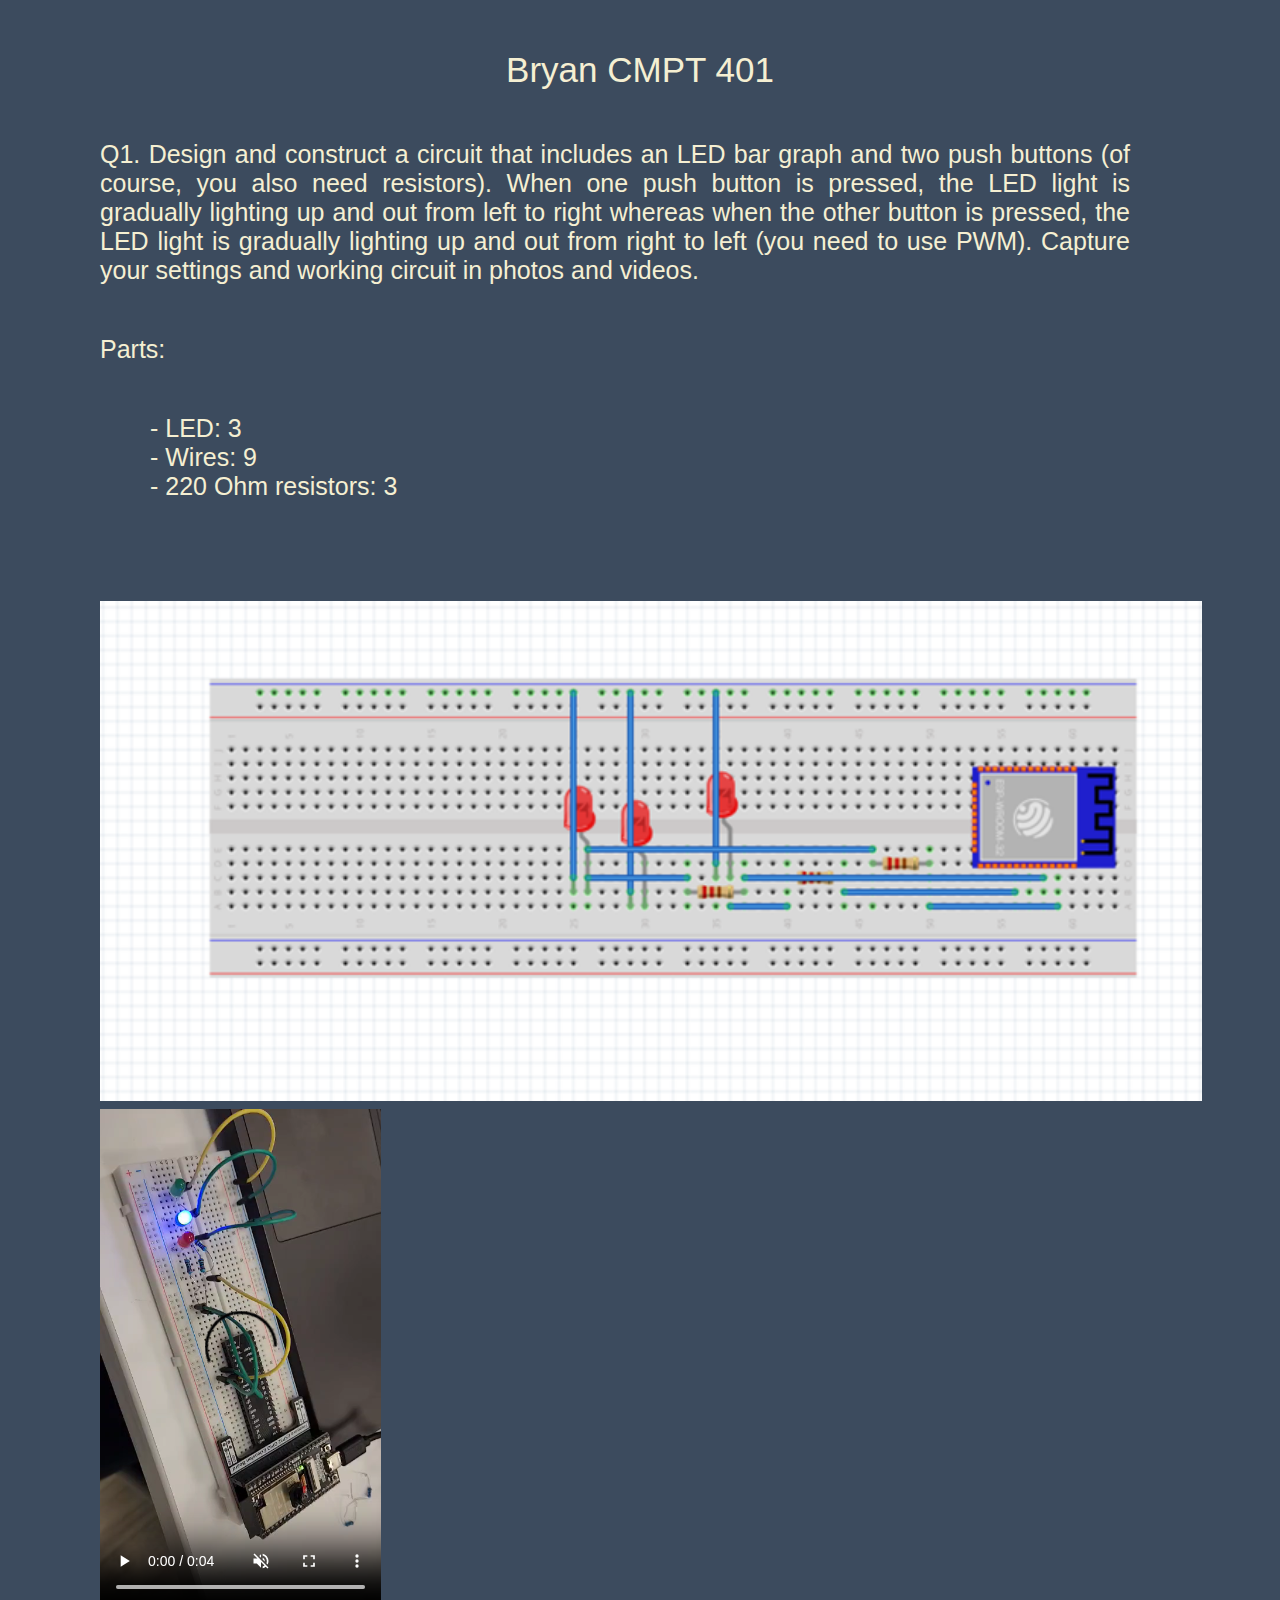
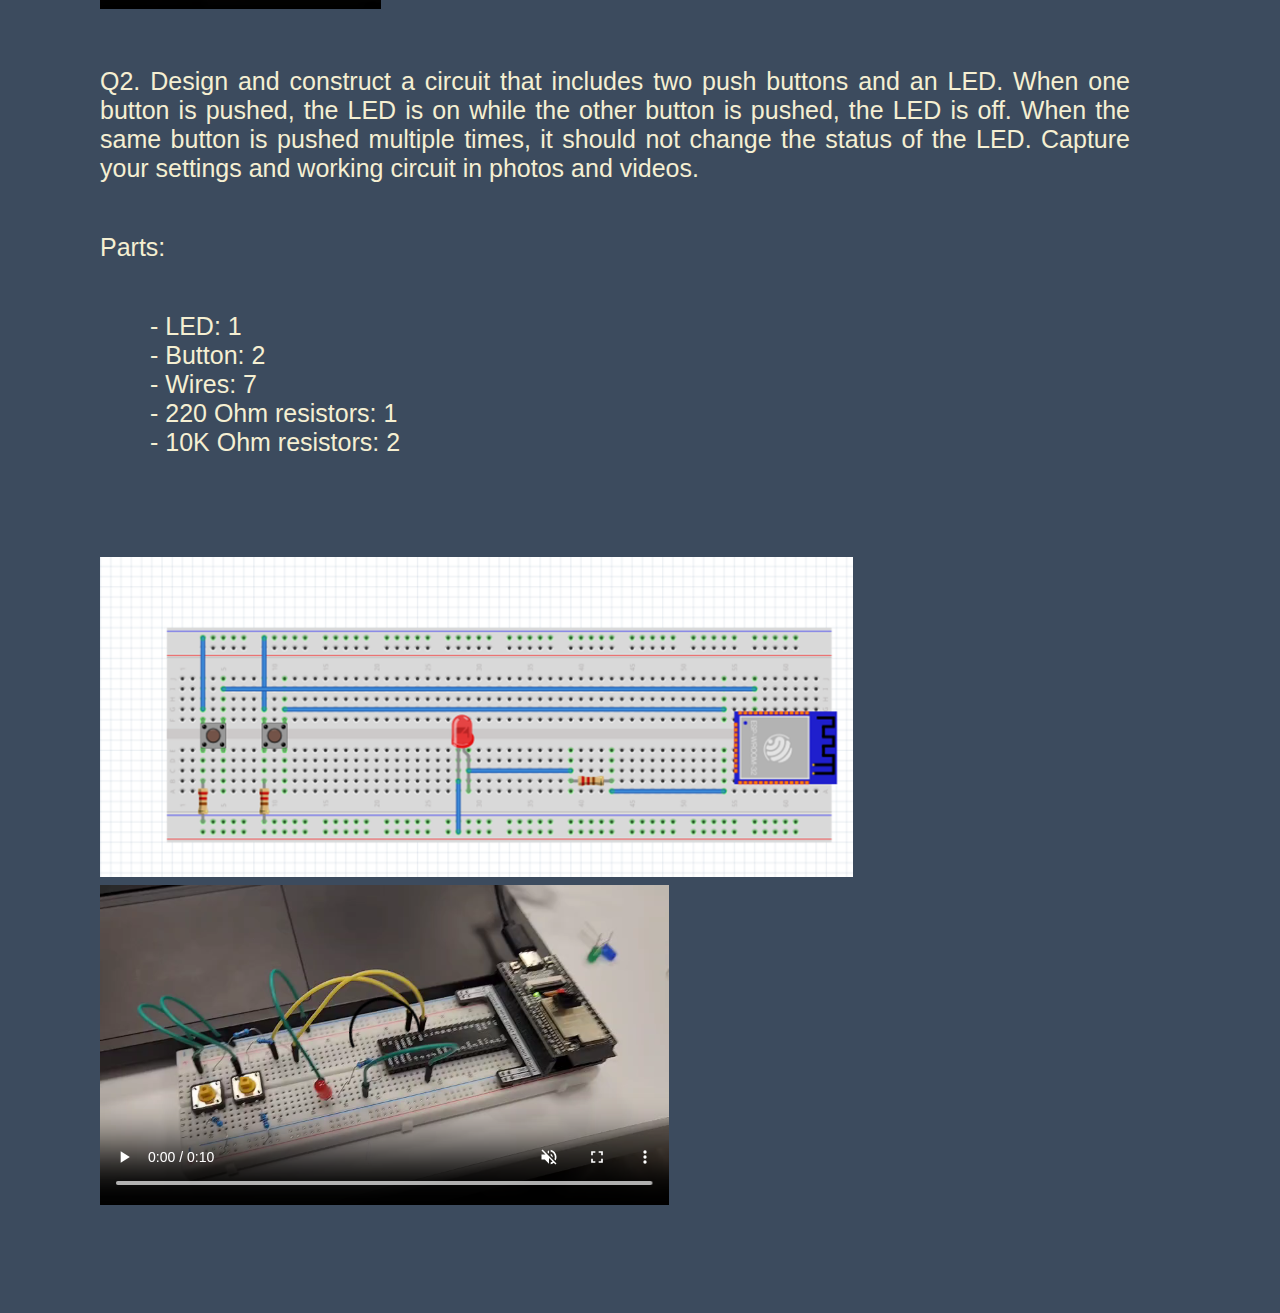
==== assignment1/assignment1.html @ c4c02bad "upload" ====
<!DOCTYPE html>
<html lang="en">
<head>
    <meta charset="UTF-8">
    <meta name="viewport" content="width=device-width, initial-scale=1.0">
    <title>Bryan CMPT 401</title>
    <link rel="stylesheet" type="text/css" href="../style.css">
</head>
<body>
    
    <header>
        <h1><a href="../index.html"> Bryan CMPT 401 </h1></a>
    </header>

    <li>
        <ul class="instructions">
            Q1. Design and construct a circuit that includes an LED bar graph and two push buttons (of course, you also need resistors). When one push button is pressed, the LED light is gradually lighting up and out from left to right whereas when the other button is pressed,
            the LED light is gradually lighting up and out from right to left (you need to use PWM). Capture your settings and working circuit in photos and videos.
        </ul>
        <ul class="parts">
            Parts: 
            <li>
                <ol> - LED: 3 </ol>
                <ol> - Wires: 9</ol>
                <ol> - 220 Ohm resistors: 3 </ol>
            </li>
        </ul>
        <ul class="image">
            <img style="height:500px; width:auto;" src="set1.png"> 
            <video width="auto" height="500px" controls muted> 
                <source src="A1.1.mp4" type="video/mp4">
            </video>
        </ul>
        <ul class="image">
        </ul>
        <ul class="code">
        </ul>
        <ul class="instructions">
            Q2. Design and construct a circuit that includes two push buttons and an LED. When one button is pushed, the LED is on while the other button is pushed, the LED is off. 
            When the same button is pushed multiple times, it should not change the status of the LED. Capture your settings and working circuit in photos and videos.
        </ul>
        <ul class="parts">
            Parts: 
            <li>
                <ol> - LED: 1 </ol>
                <ol> - Button: 2 </ol>
                <ol> - Wires: 7</ol>
                <ol> - 220 Ohm resistors: 1 </ol>
                <ol> - 10K Ohm resistors: 2 </ol>
            </li>
        </ul>
        <ul class="image">
            <img style="height:320px; width:auto;" src="set2.png"> 
            <video width="auto" height="320px" controls muted> 
                <source src="A1.2.mp4" type="video/mp4">
            </video>
        </ul>
        <ul class="image">
        </ul>
        <ul class="code">
        </ul>
    </li>
    
</body>
</html>
---- style.css ----
*{
    margin:0px;
    padding:0px;
}
.pallete{
    color:#3c4b5e;
    color:#000c1f;
    color:#a58a77;
    color:#f5efd2;
    color:#936f5d;
    color:#47352d;
    color:#f8f6f6;
}
body{
    background-color: #3c4b5e;
}

h1{
    font-family:'Segoe UI', Tahoma, Geneva, Verdana, sans-serif;
    font-weight:lighter;
    font-size:35px;
    color:#f5efd2;
}
header{
    text-align:center;
    margin:50px;
}
li{
    list-style: none;
    width:auto;
    height:auto;
    margin:50px 100px 100px 50px;
}
ul{
    font-family:'Segoe UI', Tahoma, Geneva, Verdana, sans-serif;
    font-weight:lighter;
    font-size:35px;
    color:#f5efd2;
    width:auto;
    height:auto;
    margin:50px;
}

a{
    color:#f5efd2;
    text-decoration:none;
}
a:visited,a:active{
    text-decoration:none;
    color:#f5efd2;
}
a:hover{
    text-decoration:underline;
}
.instructions{
    text-align:justify;
    font-size:25px;
}
.parts{
    font-size:25px;
}
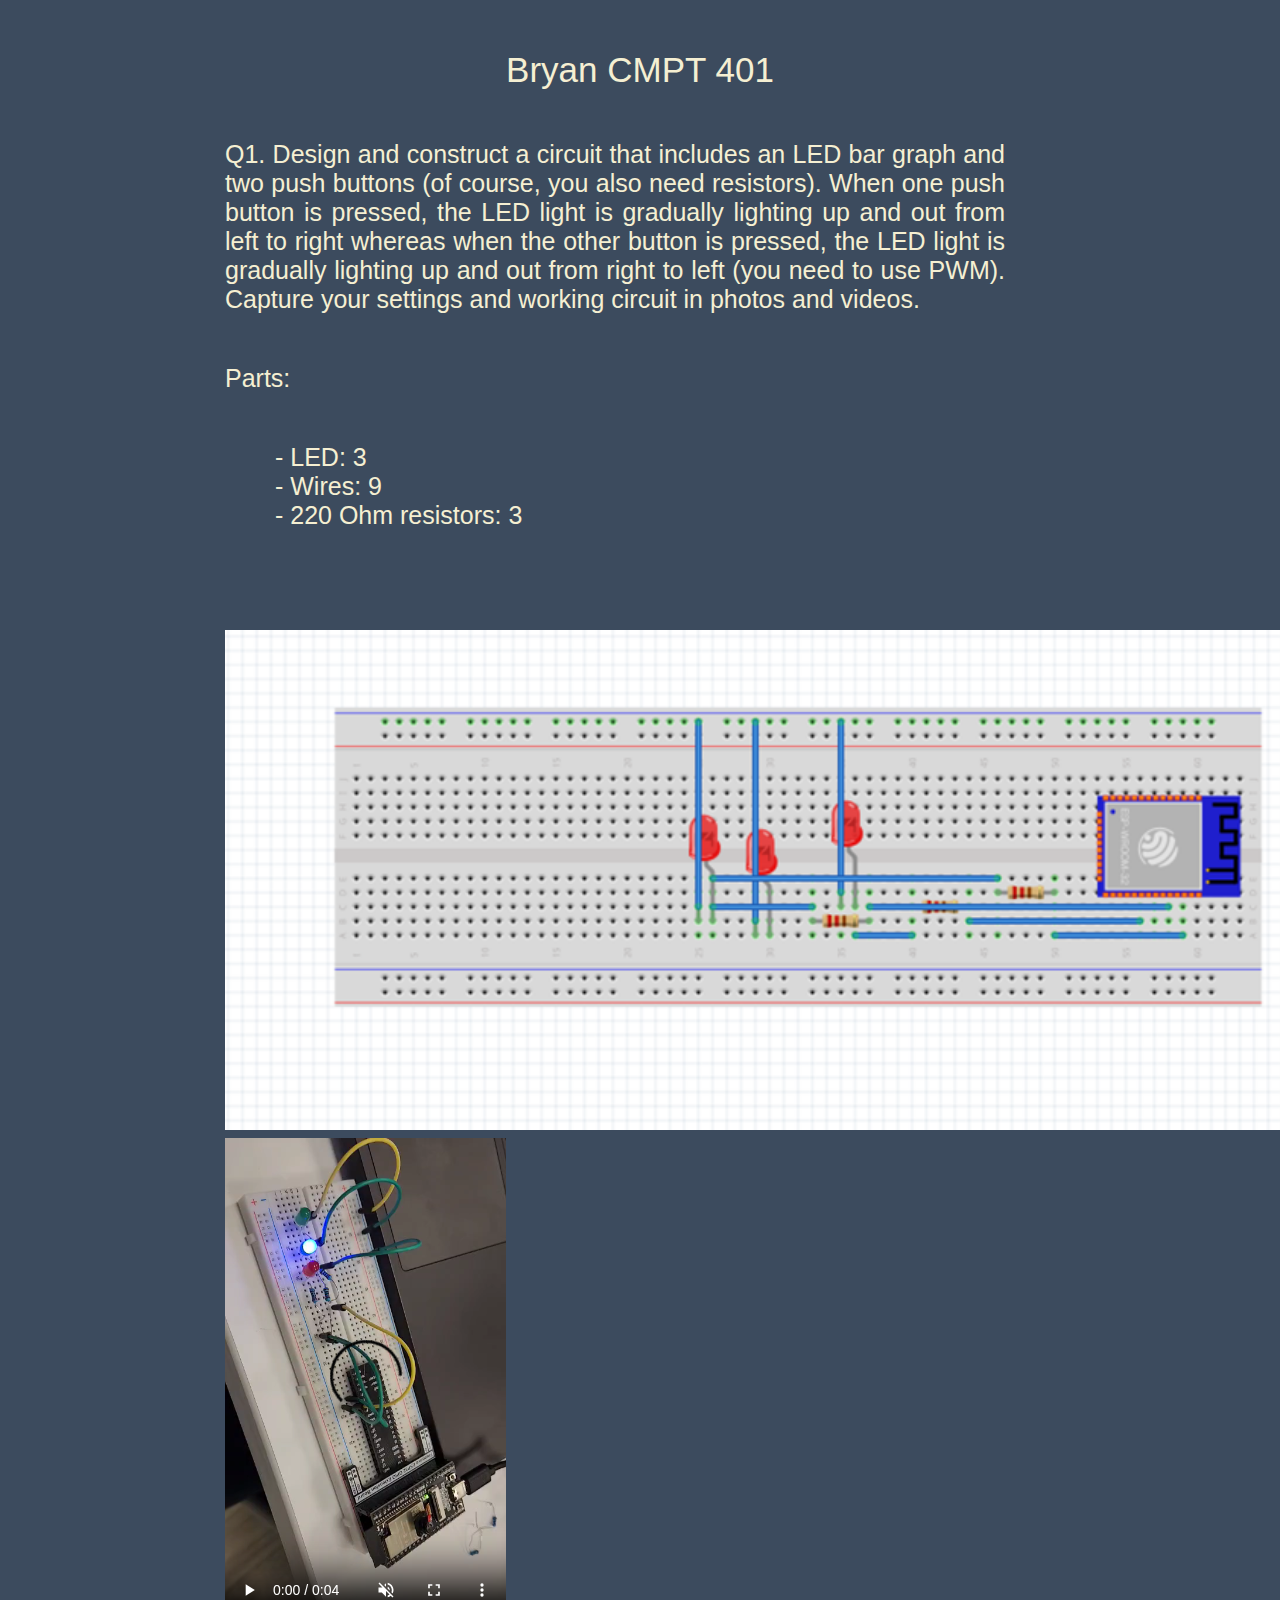
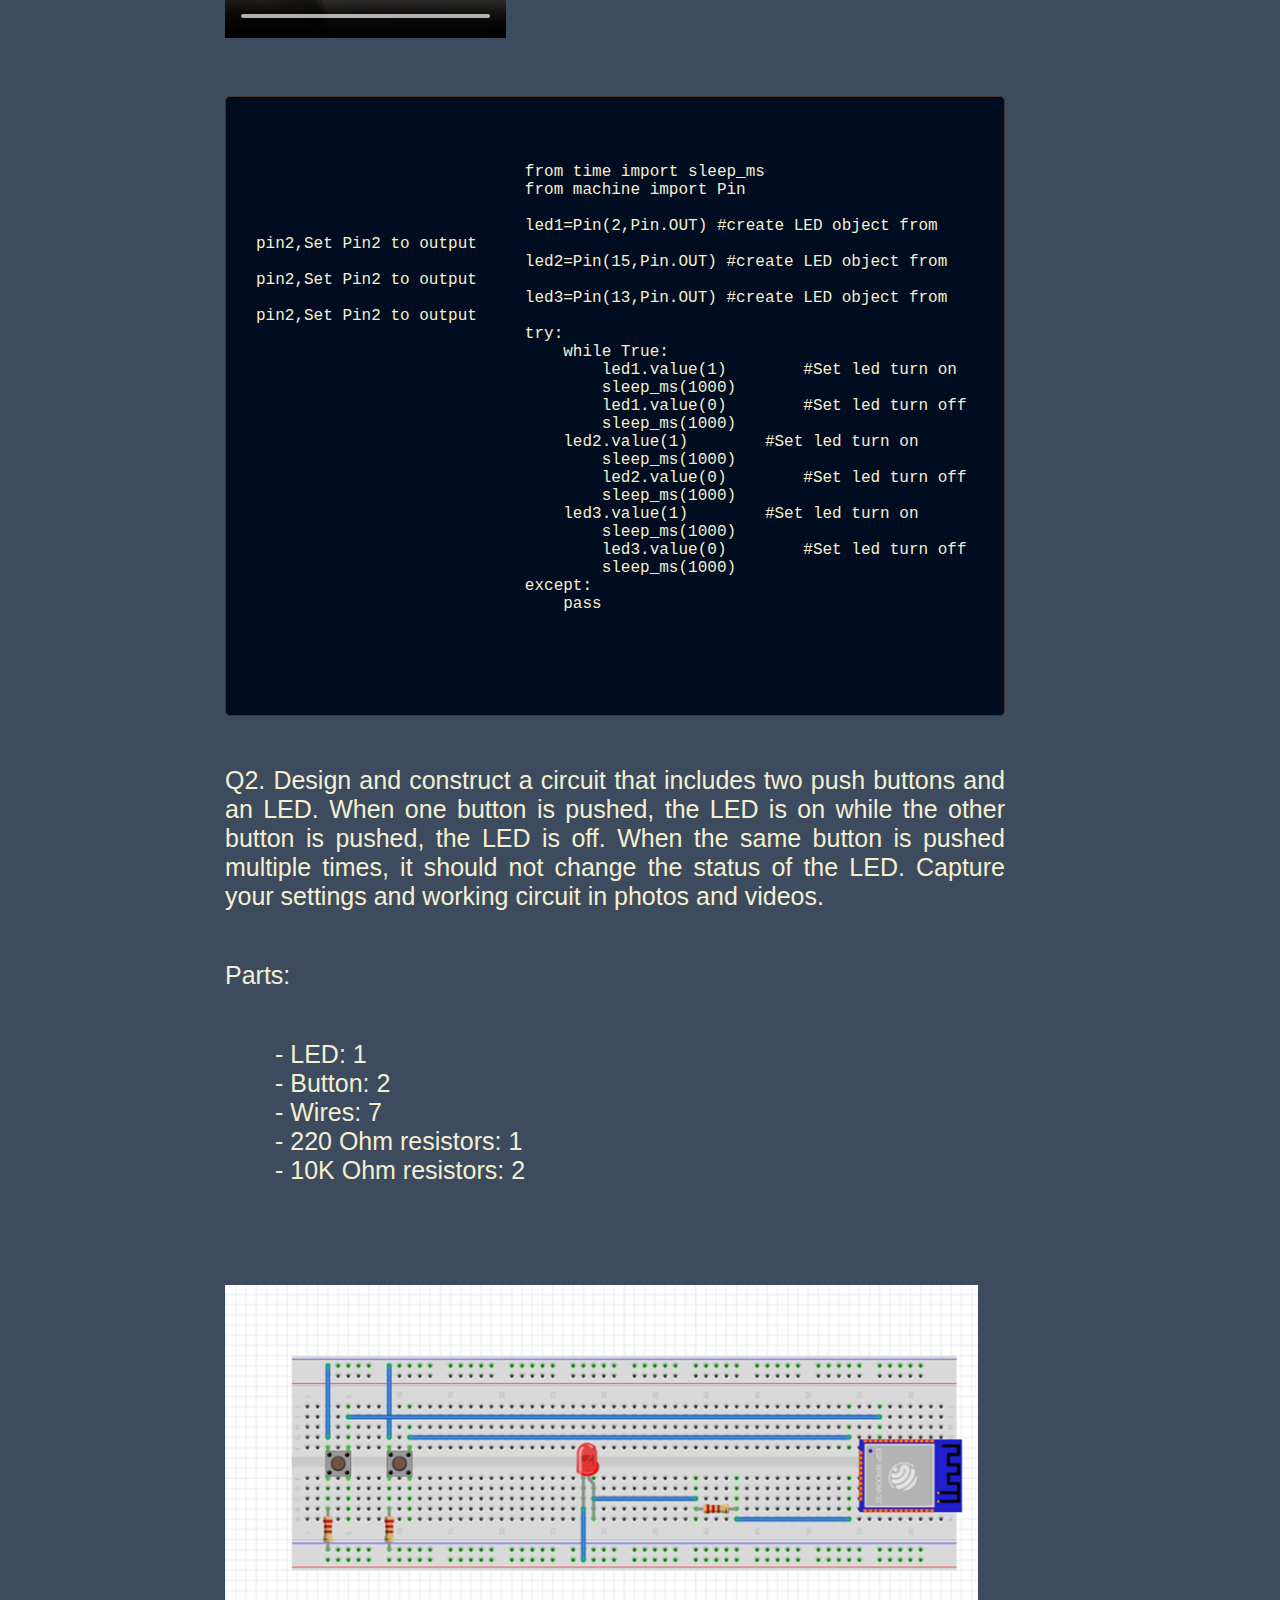
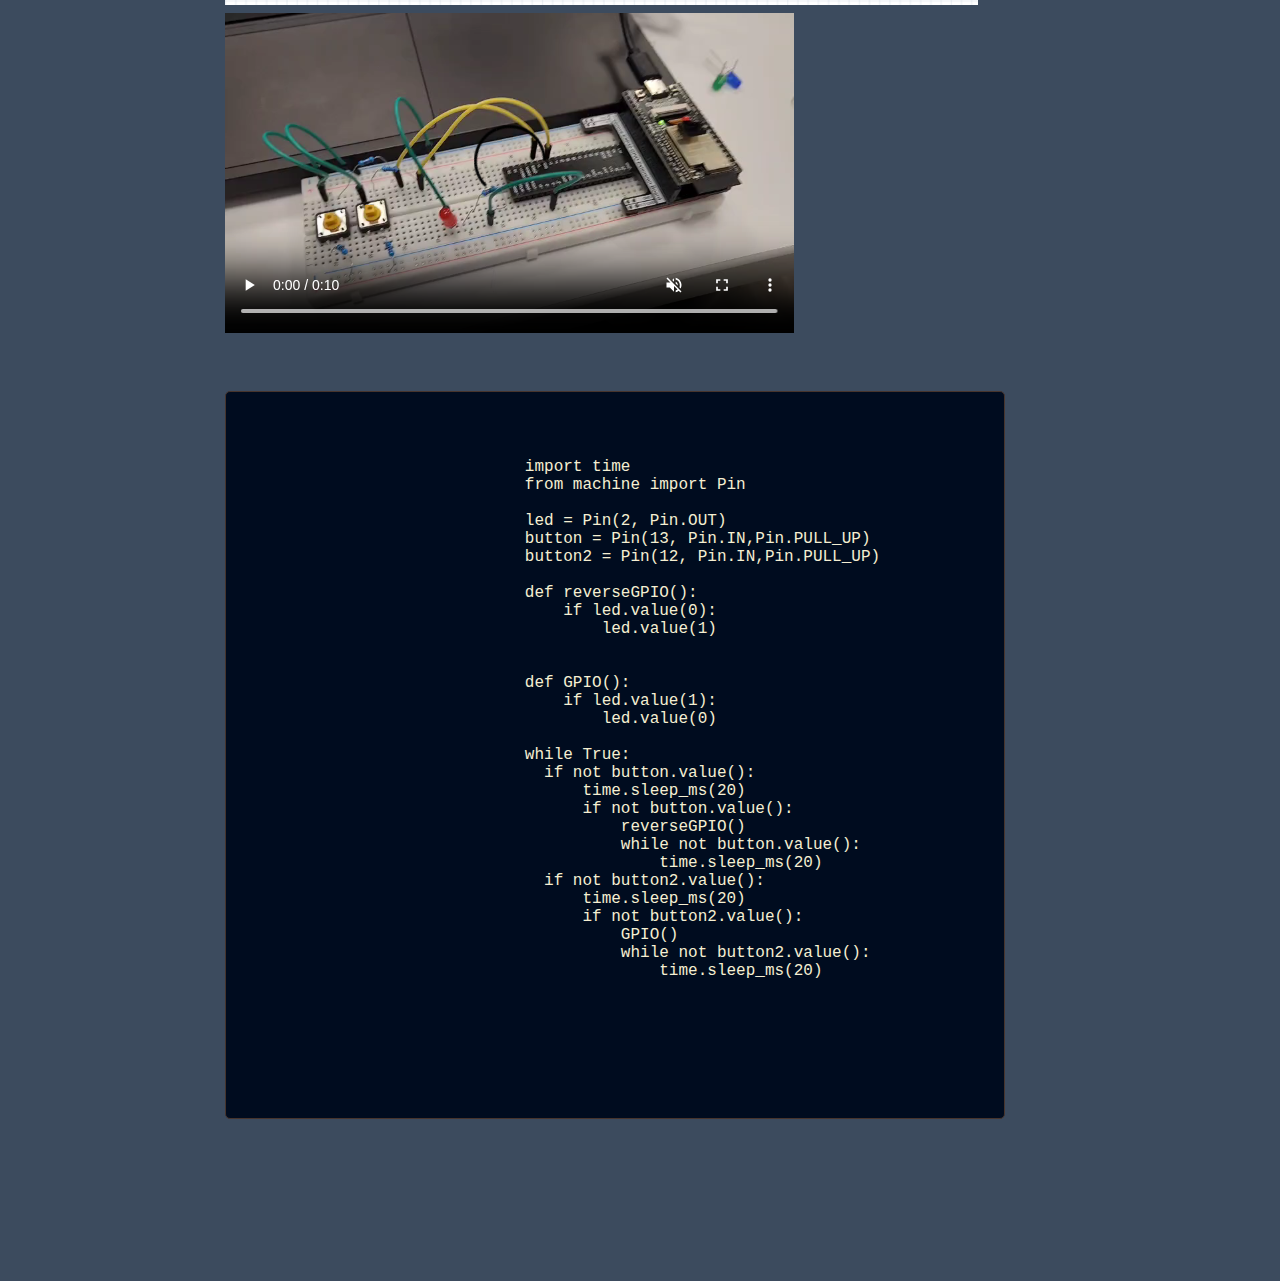
==== commit 9bae3ff7: "updated" ====
--- a/assignment1/assignment1.html
+++ b/assignment1/assignment1.html
@@ -33,7 +33,39 @@
         </ul>
         <ul class="image">
         </ul>
-        <ul class="code">
+        <ul>
+            <main>
+                <section class="code">
+                    <h2></h2>
+                    <pre>
+                        <code class="python">
+                            from time import sleep_ms
+                            from machine import Pin
+
+                            led1=Pin(2,Pin.OUT) #create LED object from pin2,Set Pin2 to output
+                            led2=Pin(15,Pin.OUT) #create LED object from pin2,Set Pin2 to output
+                            led3=Pin(13,Pin.OUT) #create LED object from pin2,Set Pin2 to output
+                            try:
+                                while True:
+                                    led1.value(1)        #Set led turn on
+                                    sleep_ms(1000)
+                                    led1.value(0)        #Set led turn off
+                                    sleep_ms(1000)
+                                led2.value(1)        #Set led turn on
+                                    sleep_ms(1000)
+                                    led2.value(0)        #Set led turn off
+                                    sleep_ms(1000)	
+                                led3.value(1)        #Set led turn on
+                                    sleep_ms(1000)
+                                    led3.value(0)        #Set led turn off
+                                    sleep_ms(1000)	
+                            except:
+                                pass
+
+                        </code>
+                    </pre>
+                </section>
+            </main>
         </ul>
         <ul class="instructions">
             Q2. Design and construct a circuit that includes two push buttons and an LED. When one button is pushed, the LED is on while the other button is pushed, the LED is off. 
@@ -57,7 +89,48 @@
         </ul>
         <ul class="image">
         </ul>
-        <ul class="code">
+        <ul>
+            <main>
+                <section class="code">
+                    <h2></h2>
+                    <pre>
+                        <code class="python">
+                            import time
+                            from machine import Pin
+                            
+                            led = Pin(2, Pin.OUT)        
+                            button = Pin(13, Pin.IN,Pin.PULL_UP)
+                            button2 = Pin(12, Pin.IN,Pin.PULL_UP)
+                            
+                            def reverseGPIO():
+                                if led.value(0):
+                                    led.value(1)
+                               
+                                    
+                            def GPIO():
+                                if led.value(1):
+                                    led.value(0)
+                            
+                            while True:
+                              if not button.value():
+                                  time.sleep_ms(20)
+                                  if not button.value():
+                                      reverseGPIO()
+                                      while not button.value():
+                                          time.sleep_ms(20)      
+                              if not button2.value():
+                                  time.sleep_ms(20)
+                                  if not button2.value():
+                                      GPIO()
+                                      while not button2.value():
+                                          time.sleep_ms(20)
+                                          
+                            
+                            
+                        </code>
+                    </pre>
+                </section>
+            </main>
         </ul>
     </li>
     
--- a/style.css
+++ b/style.css
@@ -13,6 +13,8 @@
 }
 body{
     background-color: #3c4b5e;
+    margin-left:125px;
+    margin-right:125px;
 }
 
 h1{
@@ -59,3 +61,22 @@
 .parts{
     font-size:25px;
 }
+
+
+.code {
+    background-color: #000c1f;
+    padding: 20px;
+    border: 1px solid #47352d;
+    border-radius: 5px;
+}
+
+pre {
+    white-space: pre-wrap;
+    font-family: 'Courier New', monospace;
+    font-size: 16px;
+}
+
+code.python {
+    display: block;
+    padding: 10px;
+}